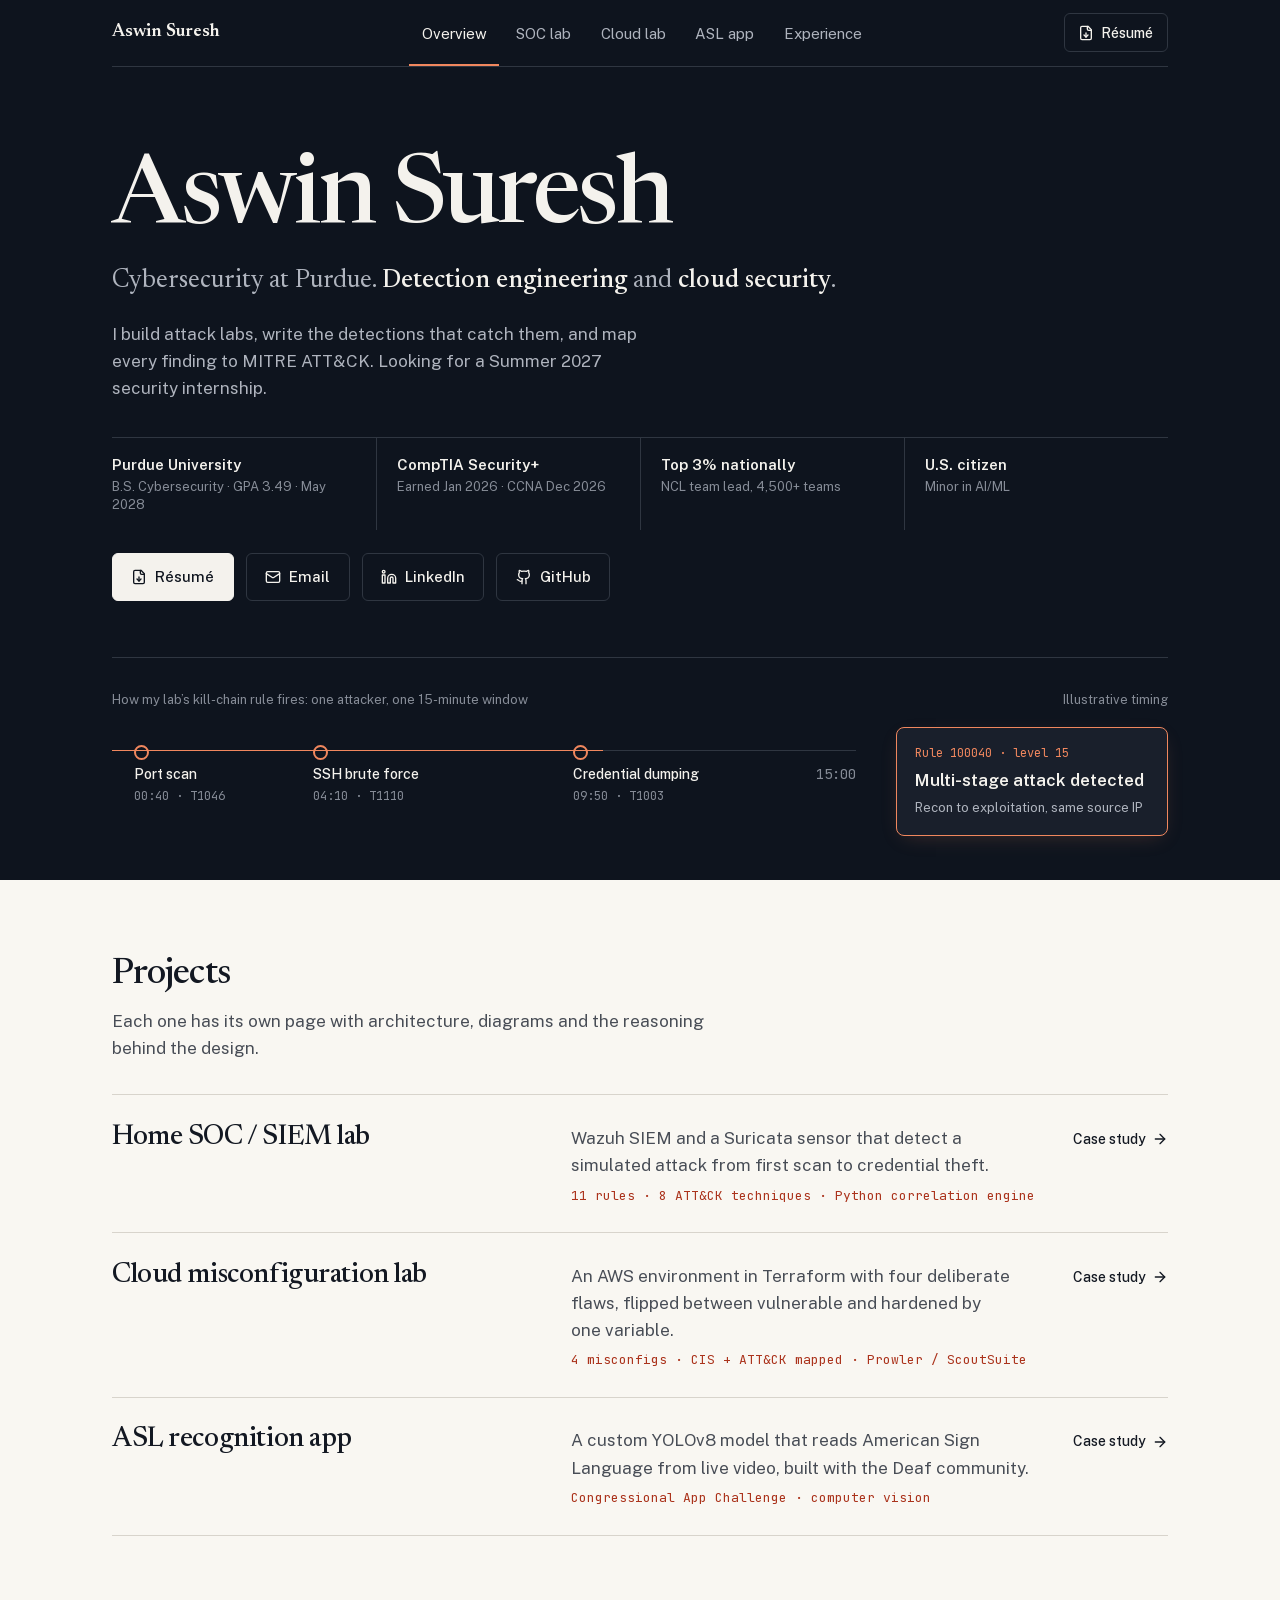
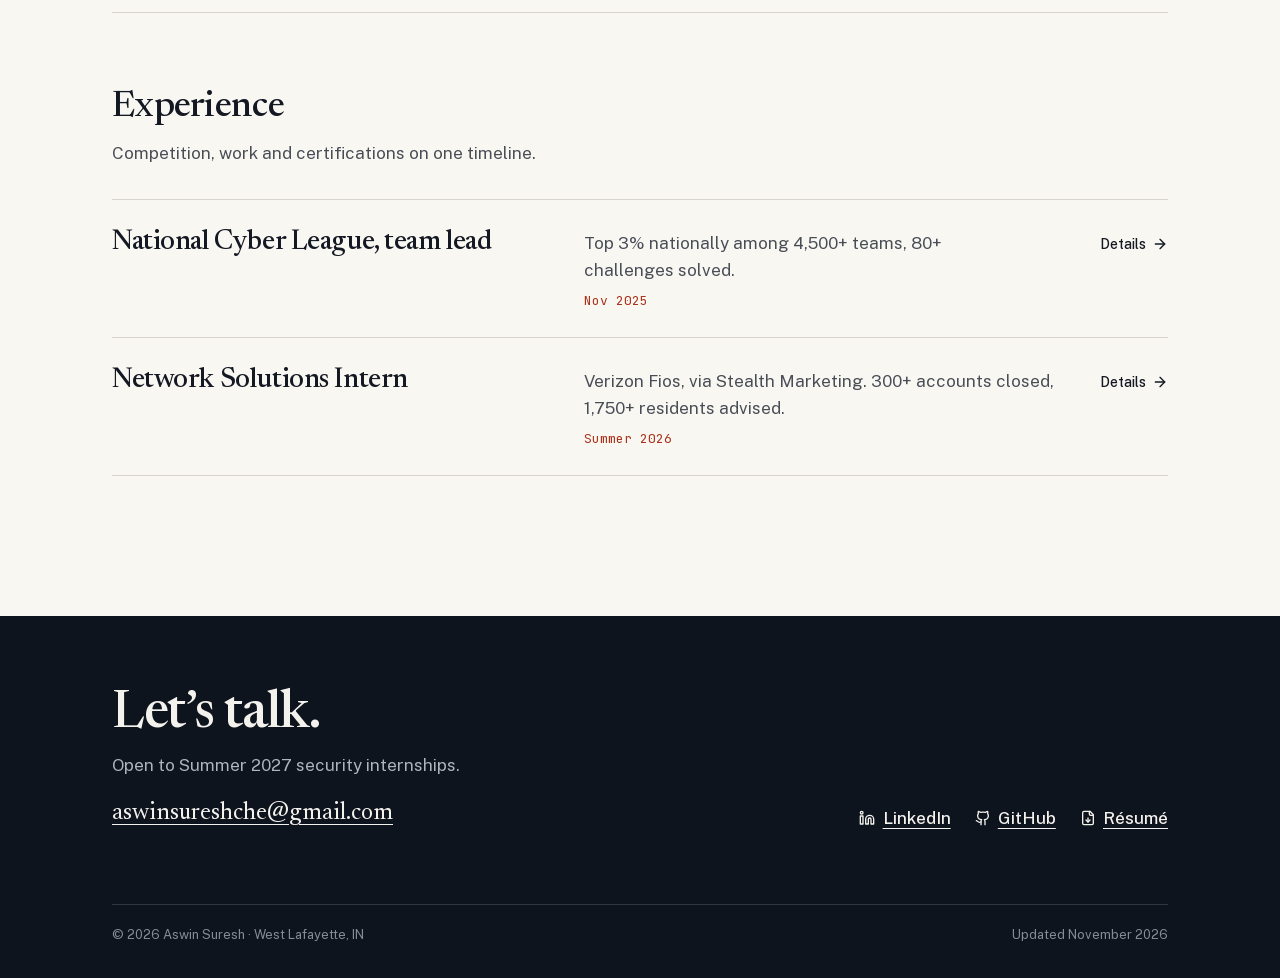
==== index.html @ 7c5b2c52 "Portfolio site: overview, SOC lab, cloud lab, ASL app, experience" ====
<!doctype html>
<html lang="en">
<head>
<meta charset="utf-8">
<meta name="viewport" content="width=device-width, initial-scale=1">
<meta http-equiv="Content-Security-Policy" content="default-src 'self'; style-src 'self' 'unsafe-inline'; img-src 'self' data:; font-src 'self'; script-src 'none'; object-src 'none'; base-uri 'none'; form-action 'none'">
<meta name="referrer" content="strict-origin-when-cross-origin">
<title>Aswin Suresh · Cybersecurity, Purdue</title>
<meta name="description" content="Aswin Suresh, Purdue cybersecurity student (GPA 3.49, Security+). Detection engineering and cloud security labs. NCL top 3% team lead. Seeking Summer 2027 security internships.">
<meta name="theme-color" content="#151a26">
<link rel="canonical" href="https://aswinsuresh.us.com/">
<link rel="icon" href="/favicon.svg" type="image/svg+xml">
<link rel="apple-touch-icon" href="/apple-touch-icon.png">
<meta property="og:type" content="profile">
<meta property="og:title" content="Aswin Suresh · Cybersecurity">
<meta property="og:description" content="Detection engineering and cloud security labs. Security+, NCL top 3%, Purdue 2028.">
<meta property="og:url" content="https://aswinsuresh.us.com/">
<meta property="og:image" content="https://aswinsuresh.us.com/og.png">
<meta property="og:image:width" content="1200">
<meta property="og:image:height" content="630">
<meta property="og:image:alt" content="Aswin Suresh, Cybersecurity. Detection engineering and cloud security.">
<meta name="twitter:card" content="summary_large_image">
<link rel="preload" href="/fonts/newsreader.woff2" as="font" type="font/woff2" crossorigin>
<link rel="preload" href="/fonts/public-sans.woff2" as="font" type="font/woff2" crossorigin>
<link rel="stylesheet" href="/styles.css">
<script type="application/ld+json">
{"@context":"https://schema.org","@type":"Person","name":"Aswin Suresh","url":"https://aswinsuresh.us.com/",
 "jobTitle":"Cybersecurity student","alumniOf":{"@type":"CollegeOrUniversity","name":"Purdue University"},
 "knowsAbout":["Detection engineering","SIEM","Cloud security","AWS","MITRE ATT&CK","Terraform","Python"],
 "sameAs":["https://www.linkedin.com/in/aswinsuresh473/","https://github.com/aswinsureshche"]}
</script>
</head>
<body>
<a class="skip" href="#main">Skip to content</a>
<svg width="0" height="0" style="position:absolute" aria-hidden="true">
  <symbol id="i-github" viewBox="0 0 24 24" fill="none" stroke="currentColor" stroke-width="2" stroke-linecap="round" stroke-linejoin="round"><path d="M15 22v-4a4.8 4.8 0 0 0-1-3.5c3 0 6-2 6-5.5.08-1.25-.27-2.48-1-3.5.28-1.15.28-2.35 0-3.5 0 0-1 0-3 1.5-2.64-.5-5.36-.5-8 0C6 2 5 2 5 2c-.3 1.15-.3 2.35 0 3.5A5.403 5.403 0 0 0 4 9c0 3.5 3 5.5 6 5.5-.39.49-.68 1.05-.85 1.65-.17.6-.22 1.23-.15 1.85v4"/><path d="M9 18c-4.51 2-5-2-7-2"/></symbol>
  <symbol id="i-linkedin" viewBox="0 0 24 24" fill="none" stroke="currentColor" stroke-width="2" stroke-linecap="round" stroke-linejoin="round"><path d="M16 8a6 6 0 0 1 6 6v7h-4v-7a2 2 0 0 0-2-2 2 2 0 0 0-2 2v7h-4v-7a6 6 0 0 1 6-6z"/><rect width="4" height="12" x="2" y="9"/><circle cx="4" cy="4" r="2"/></symbol>
  <symbol id="i-file" viewBox="0 0 24 24" fill="none" stroke="currentColor" stroke-width="2" stroke-linecap="round" stroke-linejoin="round"><path d="M15 2H6a2 2 0 0 0-2 2v16a2 2 0 0 0 2 2h12a2 2 0 0 0 2-2V7Z"/><path d="M14 2v4a2 2 0 0 0 2 2h4"/><path d="M12 18v-6"/><path d="m9 15 3 3 3-3"/></symbol>
  <symbol id="i-mail" viewBox="0 0 24 24" fill="none" stroke="currentColor" stroke-width="2" stroke-linecap="round" stroke-linejoin="round"><rect width="20" height="16" x="2" y="4" rx="2"/><path d="m22 7-8.97 5.7a1.94 1.94 0 0 1-2.06 0L2 7"/></symbol>
  <symbol id="i-arrow" viewBox="0 0 24 24" fill="none" stroke="currentColor" stroke-width="2" stroke-linecap="round" stroke-linejoin="round"><path d="M5 12h14"/><path d="m12 5 7 7-7 7"/></symbol>
</svg>

<header class="band">
  <div class="wrap">
    <div class="mast">
      <a class="mark" href="/">Aswin Suresh</a>
      <nav class="tabs" aria-label="Site">
        <a href="/" aria-current="page">Overview</a>
        <a href="/soc/">SOC<span class="long"> lab</span></a>
        <a href="/cloud/">Cloud<span class="long"> lab</span></a>
        <a href="/asl/">ASL<span class="long"> app</span></a>
        <a href="/experience/">Experience</a>
      </nav>
      <a class="mast-cta" href="/Aswin_Suresh_Resume.pdf" target="_blank" rel="noopener"><svg class="i" aria-hidden="true"><use href="#i-file"/></svg>Résumé<span class="sr"> (PDF, opens in a new tab)</span></a>
    </div>

    <div class="hero-body">
      <h1>Aswin Suresh</h1>
      <p class="role">Cybersecurity at Purdue. <b>Detection engineering</b> and <b>cloud security</b>.</p>
      <p class="lede">I build attack labs, write the detections that catch them, and map every finding to MITRE ATT&amp;CK. Looking for a Summer 2027 security internship.</p>
      <ul class="creds">
        <li><b>Purdue University</b><span>B.S. Cybersecurity · GPA 3.49 · May 2028</span></li>
        <li><b>CompTIA Security+</b><span>Earned Jan 2026 · CCNA Dec 2026</span></li>
        <li><b>Top 3% nationally</b><span>NCL team lead, 4,500+ teams</span></li>
        <li><b>U.S. citizen</b><span>Minor in AI/ML</span></li>
      </ul>
      <div class="actions">
        <a class="btn primary" href="/Aswin_Suresh_Resume.pdf" target="_blank" rel="noopener"><svg class="i" aria-hidden="true"><use href="#i-file"/></svg>Résumé<span class="sr"> (PDF, opens in a new tab)</span></a>
        <a class="btn" href="mailto:aswinsureshche@gmail.com"><svg class="i" aria-hidden="true"><use href="#i-mail"/></svg>Email</a>
        <a class="btn" href="https://www.linkedin.com/in/aswinsuresh473/" target="_blank" rel="noopener noreferrer"><svg class="i" aria-hidden="true"><use href="#i-linkedin"/></svg>LinkedIn</a>
        <a class="btn" href="https://github.com/aswinsureshche" target="_blank" rel="noopener noreferrer"><svg class="i" aria-hidden="true"><use href="#i-github"/></svg>GitHub</a>
      </div>
    </div>

    <div class="chain" aria-labelledby="chain-cap">
      <p class="cap" id="chain-cap"><span>How my lab’s kill-chain rule fires: one attacker, one 15-minute window</span><span>Illustrative timing</span></p>
      <ol class="track">
        <li style="--t:3%"><b>Port scan</b><span class="mono">00:40 · T1046</span></li>
        <li style="--t:27%"><b>SSH brute force</b><span class="mono">04:10 · T1110</span></li>
        <li style="--t:62%"><b>Credential dumping</b><span class="mono">09:50 · T1003</span></li>
        <li class="tick mono" aria-hidden="true">15:00</li>
      </ol>
      <p class="alert" role="note"><span class="lvl">Rule 100040 · level 15</span><b>Multi-stage attack detected</b><span>Recon to exploitation, same source IP</span></p>
    </div>
  </div>
</header>

<main id="main" class="wrap">
<section aria-labelledby="work-h">
  <h2 class="sec-title" id="work-h">Projects</h2>
  <p class="sec-lede">Each one has its own page with architecture, diagrams and the reasoning behind the design.</p>
  <ul class="index">
    <li><a href="/soc/">
      <h3>Home SOC / SIEM lab</h3>
      <p>Wazuh SIEM and a Suricata sensor that detect a simulated attack from first scan to credential theft.<span class="facts mono">11 rules · 8 ATT&amp;CK techniques · Python correlation engine</span></p>
      <span class="go">Case study <svg class="i" aria-hidden="true"><use href="#i-arrow"/></svg></span>
    </a></li>
    <li><a href="/cloud/">
      <h3>Cloud misconfiguration lab</h3>
      <p>An AWS environment in Terraform with four deliberate flaws, flipped between vulnerable and hardened by one variable.<span class="facts mono">4 misconfigs · CIS + ATT&amp;CK mapped · Prowler / ScoutSuite</span></p>
      <span class="go">Case study <svg class="i" aria-hidden="true"><use href="#i-arrow"/></svg></span>
    </a></li>
    <li><a href="/asl/">
      <h3>ASL recognition app</h3>
      <p>A custom YOLOv8 model that reads American Sign Language from live video, built with the Deaf community.<span class="facts mono">Congressional App Challenge · computer vision</span></p>
      <span class="go">Case study <svg class="i" aria-hidden="true"><use href="#i-arrow"/></svg></span>
    </a></li>
  </ul>
</section>

<section aria-labelledby="exp-h">
  <h2 class="sec-title" id="exp-h">Experience</h2>
  <p class="sec-lede">Competition, work and certifications on one timeline.</p>
  <ul class="index">
    <li><a href="/experience/#ncl">
      <h3>National Cyber League, team lead</h3>
      <p>Top 3% nationally among 4,500+ teams, 80+ challenges solved.<span class="facts mono">Nov 2025</span></p>
      <span class="go">Details <svg class="i" aria-hidden="true"><use href="#i-arrow"/></svg></span>
    </a></li>
    <li><a href="/experience/#verizon">
      <h3>Network Solutions Intern</h3>
      <p>Verizon Fios, via Stealth Marketing. 300+ accounts closed, 1,750+ residents advised.<span class="facts mono">Summer 2026</span></p>
      <span class="go">Details <svg class="i" aria-hidden="true"><use href="#i-arrow"/></svg></span>
    </a></li>
  </ul>
</section>
</main>

<footer class="foot">
  <div class="wrap">
    <div class="foot-in">
      <div>
        <h2>Let’s talk.</h2>
        <p>Open to Summer 2027 security internships.</p>
        <a class="mail" href="mailto:aswinsureshche@gmail.com">aswinsureshche@gmail.com</a>
      </div>
      <div class="links">
        <a href="https://www.linkedin.com/in/aswinsuresh473/" target="_blank" rel="noopener noreferrer"><svg class="i" aria-hidden="true"><use href="#i-linkedin"/></svg>LinkedIn</a>
        <a href="https://github.com/aswinsureshche" target="_blank" rel="noopener noreferrer"><svg class="i" aria-hidden="true"><use href="#i-github"/></svg>GitHub</a>
        <a href="/Aswin_Suresh_Resume.pdf" target="_blank" rel="noopener"><svg class="i" aria-hidden="true"><use href="#i-file"/></svg>Résumé</a>
      </div>
    </div>
    <div class="fine"><span>© 2026 Aswin Suresh · West Lafayette, IN</span><span>Updated November 2026</span></div>
  </div>
</footer>
</body>
</html>
---- styles.css ----
@font-face { font-family: "Newsreader"; font-style: normal; font-weight: 400 600; font-display: swap; src: url(/fonts/newsreader.woff2) format("woff2"); }
@font-face { font-family: "Public Sans"; font-style: normal; font-weight: 400 600; font-display: swap; src: url(/fonts/public-sans.woff2) format("woff2"); }
@font-face { font-family: "JetBrains Mono"; font-style: normal; font-weight: 400 500; font-display: swap; src: url(/fonts/jetbrains-mono.woff2) format("woff2"); }

:root {
  --paper: oklch(97.6% 0.007 85);
  --paper-2: oklch(94.6% 0.01 85);
  --card: oklch(99% 0.004 85);
  --ink: oklch(21% 0.02 262);
  --ink-2: oklch(42% 0.016 262);
  --rule: oklch(87% 0.012 85);
  --signal: oklch(50% 0.16 33);
  --night: oklch(19% 0.022 262);
  --night-2: oklch(24% 0.024 262);
  --night-ink: oklch(96% 0.006 85);
  --night-dim: oklch(77% 0.015 262);
  --night-faint: oklch(64% 0.018 262);
  --night-rule: oklch(33% 0.022 262);
  --night-signal: oklch(73% 0.14 42);
  --night-good: oklch(76% 0.12 160);
  --serif: "Newsreader", Georgia, serif;
  --sans: "Public Sans", system-ui, sans-serif;
  --mono: "JetBrains Mono", ui-monospace, monospace;
  --gutter: clamp(1.25rem, 4vw, 3rem);
  --ease: cubic-bezier(.16, 1, .3, 1);
}
* { box-sizing: border-box; }
html { scrollbar-color: var(--ink-2) var(--paper-2); scroll-behavior: smooth; }
body { margin: 0; background: var(--paper); color: var(--ink); font: 400 1.0625rem/1.6 var(--sans); caret-color: var(--signal); -webkit-font-smoothing: antialiased; }
::selection { background: var(--signal); color: var(--paper); }
a { color: inherit; text-decoration-thickness: 1px; text-underline-offset: .22em; }
:focus-visible { outline: 2px solid var(--signal); outline-offset: 3px; border-radius: 2px; }
h1, h2, h3, h4 { font-family: var(--serif); font-weight: 500; text-wrap: balance; margin: 0; }
p { margin: 0; text-wrap: pretty; }
ul, ol { margin: 0; }
figure { margin: 0; }
.wrap { max-width: 72rem; margin: 0 auto; padding: 0 var(--gutter); }
.mono { font-family: var(--mono); font-size: .8125rem; font-variant-numeric: tabular-nums; }
.skip { position: absolute; left: -999px; top: 0; background: var(--paper); color: var(--ink); padding: .5rem 1rem; z-index: 3; }
.skip:focus { left: 1rem; }
svg.i { width: 1rem; height: 1rem; flex: none; }
.sr { position: absolute; width: 1px; height: 1px; overflow: hidden; clip-path: inset(50%); white-space: nowrap; }

/* ---------- dark band + tabs ---------- */
.band { background: var(--night); color: var(--night-ink); }
.band ::selection { background: var(--night-signal); color: var(--night); }
.band :focus-visible { outline-color: var(--night-signal); }
.mast { display: grid; grid-template-columns: auto 1fr auto; align-items: center; gap: 1.5rem; border-bottom: 1px solid var(--night-rule); }
.mark { font-family: var(--serif); font-weight: 600; font-size: 1.125rem; text-decoration: none; white-space: nowrap; }
.tabs { display: flex; gap: .25rem; justify-content: center; overflow-x: auto; scrollbar-width: none; }
.tabs::-webkit-scrollbar { display: none; }
.tabs a { padding: 1.35rem .8rem 1.25rem; font-size: .9375rem; color: var(--night-dim); text-decoration: none; white-space: nowrap; box-shadow: inset 0 -2px 0 transparent; transition: color .2s, box-shadow .2s; }
.tabs a:hover { color: var(--night-ink); box-shadow: inset 0 -2px 0 var(--night-rule); }
.tabs a[aria-current="page"] { color: var(--night-ink); box-shadow: inset 0 -2px 0 var(--night-signal); }
.mast-cta { display: inline-flex; align-items: center; gap: .45rem; font-size: .875rem; font-weight: 500; padding: .45rem .85rem; border: 1px solid var(--night-rule); border-radius: 6px; text-decoration: none; white-space: nowrap; transition: border-color .2s, background .2s; }
.mast-cta:hover { border-color: var(--night-faint); background: var(--night-2); }

/* home hero */
.hero-body { padding-block: clamp(3rem, 8vw, 5.5rem) clamp(2.5rem, 5vw, 3.5rem); display: grid; gap: 1.4rem; }
.hero-body h1 { font-size: clamp(3.25rem, 9vw, 6rem); line-height: .92; letter-spacing: -0.035em; }
.role { font-family: var(--serif); font-size: clamp(1.2rem, 2.3vw, 1.6rem); color: var(--night-dim); line-height: 1.3; }
.role b { font-weight: 500; color: var(--night-ink); }
.lede { max-width: 56ch; color: var(--night-dim); }
.creds { display: grid; grid-template-columns: repeat(4, minmax(0, 1fr)); list-style: none; padding: 0; margin-top: .75rem; border-top: 1px solid var(--night-rule); }
.creds li { padding: 1rem 1.25rem 1rem 0; font-size: .9375rem; line-height: 1.4; }
.creds li + li { padding-left: 1.25rem; border-left: 1px solid var(--night-rule); }
.creds b { display: block; font-weight: 600; color: var(--night-ink); }
.creds span { display: block; margin-top: .2rem; color: var(--night-faint); font-size: .8125rem; }
.actions { display: flex; gap: .75rem; flex-wrap: wrap; }
.btn { display: inline-flex; align-items: center; gap: .5rem; padding: .7rem 1.15rem; border: 1px solid var(--night-rule); border-radius: 6px; text-decoration: none; font-weight: 500; font-size: .9375rem; transition: background .2s, border-color .2s, color .2s; }
.btn:hover { border-color: var(--night-faint); background: var(--night-2); }
.btn.primary { background: var(--night-ink); color: var(--night); border-color: var(--night-ink); }
.btn.primary:hover { background: var(--night-signal); border-color: var(--night-signal); }

/* subpage head */
.page-head { padding-block: clamp(2.75rem, 6vw, 4.5rem) 2rem; display: grid; gap: 1rem; }
.page-head h1 { font-size: clamp(2.5rem, 6vw, 4.25rem); line-height: .98; letter-spacing: -0.03em; }
.page-head .lede { font-size: 1.125rem; }
.meta { display: flex; flex-wrap: wrap; gap: .5rem 1.5rem; align-items: center; font-size: .875rem; color: var(--night-faint); }
.meta a { color: var(--night-ink); display: inline-flex; align-items: center; gap: .4rem; font-weight: 500; }
.band-figure { padding-block: 1.5rem clamp(2.5rem, 5vw, 3.5rem); }
.cap { display: flex; justify-content: space-between; gap: 1rem; flex-wrap: wrap; font-size: .8125rem; color: var(--night-faint); margin-bottom: 1.25rem; }

/* ---------- kill-chain timeline (home) ---------- */
.chain { border-top: 1px solid var(--night-rule); padding-block: 2rem 2.75rem; display: grid; grid-template-columns: minmax(0, 1fr) 17rem; gap: 1rem 2.5rem; align-items: center; }
.chain .cap { grid-column: 1 / -1; margin: 0; }
.track { position: relative; list-style: none; padding: 0; height: 6.5rem; }
.track::before, .track::after { content: ""; position: absolute; left: 0; right: 0; top: 1.25rem; height: 1px; background: var(--night-rule); }
.track::after { background: var(--night-signal); right: 34%; transform-origin: left; animation: sweep 2.4s var(--ease) .4s both; }
@keyframes sweep { from { transform: scaleX(0); } }
.track li { position: absolute; left: var(--t); top: 0; display: grid; gap: .1rem; padding-top: 2.1rem; font-size: .875rem; white-space: nowrap; }
.track li::before { content: ""; position: absolute; top: calc(1.25rem - 5px); left: 0; width: 11px; height: 11px; border-radius: 50%; background: var(--night); border: 2px solid var(--night-signal); }
.track li b { font-weight: 500; }
.track li .mono { color: var(--night-faint); font-size: .75rem; }
.track .tick { left: auto; right: 0; padding: 0; top: 2.1rem; color: var(--night-faint); }
.track .tick::before { display: none; }
.alert { border: 1px solid var(--night-signal); border-radius: 8px; padding: 1rem 1.1rem; display: grid; gap: .25rem; background: var(--night-2); box-shadow: 0 6px 20px -8px oklch(73% 0.14 42 / .25); animation: fire 1.2s var(--ease) 2.1s both; }
@keyframes fire { from { border-color: var(--night-rule); box-shadow: 0 0 0 0 transparent; } 40% { box-shadow: 0 8px 28px -6px oklch(73% 0.14 42 / .35); } }
.alert .lvl { color: var(--night-signal); font-family: var(--mono); font-size: .75rem; }
.alert b { font-weight: 600; }
.alert span:last-child { font-size: .8125rem; color: var(--night-dim); }

/* ---------- flow diagrams (lanes of nodes with arrows) ---------- */
.flow { display: flex; gap: 2.75rem; align-items: stretch; list-style: none; padding: 0; }
.lane { flex: 1 1 0; min-width: 0; display: flex; flex-direction: column; gap: .6rem; position: relative; }
.lane + .lane::before { content: ""; position: absolute; left: -2.2rem; top: 50%; width: 1.6rem; height: 1px; background: var(--arrow, var(--night-signal)); }
.lane + .lane::after { content: ""; position: absolute; left: calc(-0.6rem - 6px); top: calc(50% - 4px); border: 4px solid transparent; border-left: 6px solid var(--arrow, var(--night-signal)); }
.lane-label { font-size: .75rem; color: var(--night-faint); font-family: var(--mono); }
.node { border: 1px solid var(--night-rule); background: var(--night-2); border-radius: 8px; padding: .75rem .85rem; display: grid; gap: .15rem; font-size: .875rem; line-height: 1.4; }
.node b { font-weight: 600; font-size: .9375rem; }
.node span { color: var(--night-dim); font-size: .8125rem; }
.node .mono { color: var(--night-signal); font-size: .75rem; }
.node.hot { border-color: var(--night-signal); box-shadow: 0 6px 20px -8px oklch(73% 0.14 42 / .3); }
.node.out { border-style: dashed; }
.lane .grow { flex: 1; display: grid; gap: .6rem; align-content: center; }
.via { font-family: var(--mono); font-size: .6875rem; color: var(--night-faint); }

/* light variant, for the quieter diagrams on paper */
.light { --arrow: var(--signal); }
.light .lane-label, .light .via { color: var(--ink-2); }
.light .node { background: var(--card); border-color: var(--rule); }
.light .node span { color: var(--ink-2); }
.light .node .mono { color: var(--signal); }
.light .node.hot { border-color: var(--signal); box-shadow: 0 8px 22px -12px oklch(50% 0.16 33 / .35); }

/* ---------- body sections ---------- */
main section { padding-block: clamp(3rem, 6vw, 4.75rem); }
main section + section { border-top: 1px solid var(--rule); }
.sec-title { font-size: clamp(1.625rem, 3vw, 2.25rem); letter-spacing: -0.02em; line-height: 1.1; margin-bottom: .75rem; }
.sec-lede { color: var(--ink-2); max-width: 64ch; margin-bottom: 2rem; }
.split { display: grid; grid-template-columns: minmax(0, 1fr) minmax(0, 1fr); gap: 2rem clamp(2rem, 5vw, 4.5rem); align-items: start; }
.points { padding-left: 1.1rem; display: flex; flex-direction: column; gap: .5rem; color: var(--ink-2); }
.points li::marker { color: var(--signal); }
.points strong { color: var(--ink); font-weight: 600; }
.tags { display: flex; flex-wrap: wrap; gap: .35rem; list-style: none; padding: 0; }
.tags li { font-size: .8125rem; padding: .2rem .6rem; border-radius: 999px; background: var(--paper-2); color: var(--ink-2); }
.band .tags li { background: var(--night-2); color: var(--night-dim); }
figcaption { margin-top: .75rem; font-size: .8125rem; color: var(--ink-2); }
.band figcaption { color: var(--night-faint); }

.panel { background: var(--night); color: var(--night-ink); border-radius: 10px; padding: 1.25rem 1.4rem; font: 400 .8125rem/1.75 var(--mono); overflow-x: auto; margin: 0; scrollbar-color: var(--night-rule) var(--night); box-shadow: 0 18px 40px -24px oklch(19% 0.022 262 / .55); }
.panel .c { color: var(--night-faint); } .panel .t { color: var(--night-signal); }

/* data tables */
table.data { width: 100%; border-collapse: collapse; font-size: .9375rem; }
table.data th { text-align: left; font-weight: 600; font-size: .8125rem; color: var(--ink-2); padding: 0 1rem .6rem 0; white-space: nowrap; }
table.data td { padding: .7rem 1rem .7rem 0; border-top: 1px solid var(--rule); vertical-align: baseline; }
table.data td.mono, table.data .id { color: var(--signal); white-space: nowrap; }
table.data td:last-child, table.data th:last-child { padding-right: 0; }
.table-scroll { overflow-x: auto; }
.sev { display: flex; align-items: center; gap: .6rem; white-space: nowrap; }
.sev i { display: block; width: 4.5rem; height: 6px; border-radius: 3px; background: var(--paper-2); overflow: hidden; }
.sev i::before { content: ""; display: block; height: 100%; width: calc(var(--l) / 15 * 100%); background: var(--ink-2); border-radius: 3px; }
.sev.high i::before { background: var(--signal); }

/* step strip */
.steps { list-style: none; padding: 0; display: grid; grid-auto-flow: column; grid-auto-columns: minmax(0, 1fr); gap: 0; counter-reset: s; }
.steps li { position: relative; padding: 1.6rem 1rem 0 0; display: grid; gap: .2rem; font-size: .875rem; line-height: 1.4; counter-increment: s; }
.steps li::before { content: counter(s); position: absolute; top: 0; left: 0; width: 1.4rem; height: 1.4rem; border-radius: 50%; background: var(--ink); color: var(--paper); font: 500 .6875rem/1.4rem var(--mono); text-align: center; z-index: 1; }
.steps li::after { content: ""; position: absolute; top: .7rem; left: 1.4rem; right: 0; height: 1px; background: var(--rule); }
.steps li:last-child::after { display: none; }
.steps b { font-weight: 600; }
.steps .mono { color: var(--signal); font-size: .75rem; }
.steps span:not(.mono) { color: var(--ink-2); }

/* config diff (cloud lab) */
.diff { border: 1px solid var(--night-rule); border-radius: 12px; overflow: hidden; }
.diff-row { display: grid; grid-template-columns: 11rem minmax(0, 1fr) minmax(0, 1fr); border-top: 1px solid var(--night-rule); }
.diff-row > * { padding: .9rem 1.1rem; }
.diff-row > * + * { border-left: 1px solid var(--night-rule); }
.diff-head { border-top: 0; background: var(--night-2); font-size: .8125rem; }
.diff-head .bad-h { color: var(--night-signal); } .diff-head .good-h { color: var(--night-good); }
.diff h3 { font-family: var(--sans); font-size: .9375rem; font-weight: 600; }
.diff h3 span { display: block; font-weight: 400; color: var(--night-faint); font-size: .75rem; font-family: var(--mono); margin-top: .2rem; }
.diff ul { list-style: none; padding: 0; display: grid; gap: .3rem; font: 400 .8125rem/1.5 var(--mono); }
.diff .bad li::before { content: "− "; color: var(--night-signal); }
.diff .good li::before { content: "+ "; color: var(--night-good); }
.diff .bad li { color: var(--night-dim); }
.diff-tag { display: none; font-size: .6875rem; font-family: var(--mono); margin-bottom: .35rem; }

/* meters and bars */
.meter { position: relative; height: 10px; border-radius: 5px; background: var(--paper-2); margin-block: 2.25rem 2.5rem; }
.meter .fill { position: absolute; inset: 0 auto 0 0; width: var(--w); border-radius: 5px; background: var(--ink-2); }
.meter .mk { position: absolute; left: var(--x); top: -6px; bottom: -6px; width: 2px; background: var(--signal); }
.meter .mk span { position: absolute; left: 50%; transform: translateX(-50%); white-space: nowrap; font-size: .75rem; color: var(--ink-2); }
.meter .mk span.up { bottom: calc(100% + .3rem); } .meter .mk span.dn { top: calc(100% + .3rem); }
.meter .mk.end { left: auto; right: 0; } .meter .mk.end span { left: auto; right: 0; transform: none; }
.meter .mk span.l { left: auto; right: .5rem; transform: none; }
.meter.rank .fill { left: 97%; right: 0; width: auto; background: var(--signal); border-radius: 0 5px 5px 0; }

.bars { display: grid; gap: .9rem; list-style: none; padding: 0; }
.bars li { display: grid; grid-template-columns: 12rem minmax(0, 1fr) 4.5rem; gap: 1rem; align-items: center; font-size: .9375rem; }
.bars i { display: block; height: 10px; border-radius: 5px; background: var(--paper-2); }
.bars i::before { content: ""; display: block; height: 100%; width: var(--w); border-radius: 5px; background: var(--ink-2); }
.bars li:last-child i::before { background: var(--signal); }
.bars b { font-family: var(--mono); font-size: .875rem; font-weight: 500; text-align: right; }

/* career timeline (experience) */
.career { position: relative; list-style: none; padding: 0; height: 15rem; margin-inline: .5rem; }
.career::before { content: ""; position: absolute; left: 0; right: 0; top: 50%; height: 1px; background: var(--night-rule); }
.career::after { content: ""; position: absolute; left: 0; width: var(--now); top: 50%; height: 1px; background: var(--night-signal); }
.career li { position: absolute; left: var(--t); width: 9rem; font-size: .8125rem; line-height: 1.35; transform: translateX(-.35rem); }
.career li.up { bottom: calc(50% + 1.1rem); } .career li.dn { top: calc(50% + 1.1rem); }
.career li::before { content: ""; position: absolute; left: 0; width: 11px; height: 11px; border-radius: 50%; background: var(--night-signal); border: 2px solid var(--night-signal); }
.career li.up::before { bottom: calc(-1.1rem - 5px); } .career li.dn::before { top: calc(-1.1rem - 5px); }
.career li.next::before { background: var(--night); border-color: var(--night-faint); }
.career li::after { content: ""; position: absolute; left: 4px; width: 1px; background: var(--night-rule); height: .7rem; }
.career li.up::after { bottom: -.75rem; } .career li.dn::after { top: -.75rem; }
.career li.end { transform: translateX(calc(-100% + .35rem)); text-align: right; }
.career li.end::before { left: auto; right: 0; } .career li.end::after { left: auto; right: 4px; }
.career b { display: block; font-weight: 600; font-size: .875rem; }
.career span { color: var(--night-dim); }
.career .mono { display: block; color: var(--night-faint); font-size: .6875rem; margin-bottom: .15rem; }
.career .now { position: absolute; left: var(--now); top: calc(50% - 1.6rem); bottom: auto; width: auto; transform: translateX(-50%); font-family: var(--mono); font-size: .6875rem; color: var(--night-signal); }
.career .now::before, .career .now::after { display: none; }

/* overview: project index */
.index { list-style: none; padding: 0; }
.index li { border-top: 1px solid var(--rule); }
.index li:last-child { border-bottom: 1px solid var(--rule); }
.index a { display: grid; grid-template-columns: minmax(0, 1fr) minmax(0, 1.1fr) auto; gap: .5rem 2rem; align-items: baseline; padding-block: 1.6rem; text-decoration: none; transition: background .25s; }
.index a:hover h3 { text-decoration: underline; text-decoration-color: var(--signal); text-decoration-thickness: 1px; text-underline-offset: .2em; }
.index h3 { font-size: clamp(1.375rem, 2.4vw, 1.75rem); letter-spacing: -0.015em; line-height: 1.15; }
.index p { color: var(--ink-2); }
.index .facts { display: block; margin-top: .4rem; color: var(--signal); }
.index .go { display: inline-flex; align-items: center; gap: .35rem; font-size: .875rem; font-weight: 500; white-space: nowrap; }
.index .go svg { transition: transform .25s var(--ease); }
.index a:hover .go svg { transform: translateX(3px); }

/* skills, education, pager */
.skills { display: grid; grid-template-columns: repeat(2, minmax(0, 1fr)); gap: 0 clamp(2rem, 5vw, 4.5rem); margin: 0; }
.skills div { padding-block: .9rem; border-top: 1px solid var(--rule); }
.skills dt { font-weight: 600; font-size: .9375rem; }
.skills dd { margin: .2rem 0 0; color: var(--ink-2); font-size: .9375rem; }
.kv { display: grid; grid-template-columns: 10rem minmax(0, 1fr); margin: 0; }
.kv dt, .kv dd { padding-block: .7rem; border-top: 1px solid var(--rule); margin: 0; }
.kv dt { color: var(--ink-2); font-size: .9375rem; }
.pager { display: flex; justify-content: space-between; gap: 1rem; flex-wrap: wrap; padding-block: 2rem; border-top: 1px solid var(--rule); }
.pager a { display: grid; gap: .1rem; text-decoration: none; }
.pager a span { font-size: .8125rem; color: var(--ink-2); }
.pager a b { font-family: var(--serif); font-weight: 500; font-size: 1.25rem; }
.pager a:hover b { text-decoration: underline; text-decoration-color: var(--signal); text-underline-offset: .2em; }
.pager .next { text-align: right; margin-left: auto; }

/* footer contact */
.foot { background: var(--night); color: var(--night-ink); margin-top: clamp(2rem, 5vw, 4rem); }
.foot ::selection { background: var(--night-signal); color: var(--night); }
.foot :focus-visible { outline-color: var(--night-signal); }
.foot-in { display: flex; justify-content: space-between; align-items: end; gap: 2rem; flex-wrap: wrap; padding-block: clamp(3rem, 6vw, 4.5rem); }
.foot h2 { font-size: clamp(2rem, 4.4vw, 3.25rem); letter-spacing: -0.025em; line-height: 1.05; }
.foot p { color: var(--night-dim); margin-top: .6rem; }
.foot .mail { display: inline-block; margin-top: .9rem; font-family: var(--serif); font-size: clamp(1.125rem, 2.2vw, 1.5rem); }
.links { display: flex; gap: 1.5rem; flex-wrap: wrap; }
.links a { display: inline-flex; align-items: center; gap: .45rem; font-weight: 500; }
.fine { display: flex; justify-content: space-between; gap: 1rem; flex-wrap: wrap; padding-block: 1.25rem 2rem; border-top: 1px solid var(--night-rule); font-size: .8125rem; color: var(--night-faint); }

/* ---------- responsive ---------- */
@media (max-width: 1000px) {
  .career { height: auto; margin: 0; display: grid; gap: 1.1rem; padding-left: 1.75rem; }
  .career::before { left: 5px; right: auto; top: .4rem; bottom: .4rem; width: 1px; height: auto; }
  .career::after { left: 5px; top: .4rem; width: 1px; height: var(--now-v, 70%); }
  .career li, .career li.end { position: relative; left: 0; width: auto; transform: none; text-align: left; inset: auto; }
  .career li::before, .career li.end::before { left: -1.75rem !important; right: auto !important; top: .15rem !important; bottom: auto !important; }
  .career li.up, .career li.dn { top: auto; bottom: auto; width: auto !important; }
  .career li::after { display: none; }
  .career .now { display: none; }
}
@media (max-width: 900px) {
  .mast { grid-template-columns: 1fr auto; gap: 0 1rem; padding-top: 1rem; }
  .tabs { grid-column: 1 / -1; grid-row: 2; justify-content: flex-start; margin-inline: -.8rem; }
  .tabs a { padding-block: 1rem .9rem; }
  .creds { grid-template-columns: repeat(2, minmax(0, 1fr)); }
  .creds li { padding-left: 0 !important; border-left: 0 !important; border-bottom: 1px solid var(--night-rule); }
  .creds li:nth-child(odd) { padding-right: 1rem; }
  .chain { grid-template-columns: minmax(0, 1fr); }
  .track { height: auto; display: grid; gap: 1.1rem; padding-left: 1.75rem; }
  .track::before, .track::after { left: 5px; right: auto; top: .5rem; bottom: .5rem; width: 1px; height: auto; }
  .track::after { bottom: 3rem; transform-origin: top; animation-name: sweep-v; }
  @keyframes sweep-v { from { transform: scaleY(0); } }
  .track li { position: relative; left: 0; padding-top: 0; white-space: normal; }
  .track li::before { left: -1.75rem; top: .3rem; }
  .track .tick { display: none; }
  .flow { flex-direction: column; gap: 2.25rem; }
  .lane + .lane::before { left: 1.25rem; top: -1.85rem; width: 1px; height: 1.4rem; }
  .lane + .lane::after { left: calc(1.25rem - 4px); top: -.55rem; border: 4px solid transparent; border-top: 6px solid var(--arrow, var(--night-signal)); border-bottom: 0; }
  .split, .skills { grid-template-columns: minmax(0, 1fr); }
  .steps { grid-auto-flow: row; gap: 1.1rem; }
  .steps li { padding: 0 0 0 2.25rem; }
  .steps li::after { top: 1.6rem; bottom: -1.1rem; left: .7rem; right: auto; width: 1px; height: auto; }
  .diff-row { grid-template-columns: minmax(0, 1fr); }
  .diff-row > * + * { border-left: 0; border-top: 1px dashed var(--night-rule); }
  .diff-head { display: none; }
  .diff-tag { display: block; }
  .bad .diff-tag { color: var(--night-signal); } .good .diff-tag { color: var(--night-good); }
  .bars li { grid-template-columns: minmax(0, 1fr) 4rem; }
  .bars i { grid-column: 1 / -1; grid-row: 2; }
  .index a { grid-template-columns: minmax(0, 1fr); }
  .kv { grid-template-columns: minmax(0, 1fr); }
  .kv dd { border-top: 0; padding-top: 0; }
}
@media (max-width: 520px) { .tabs .long { display: none; } .tabs a { padding-inline: .6rem; } }
@media (prefers-reduced-motion: reduce) {
  html { scroll-behavior: auto; }
  .track::after, .alert { animation: none; }
}
@media print {
  .band, .foot { background: none; color: var(--ink); }
  .tabs, .mast-cta, .actions, .skip, .chain { display: none; }
}
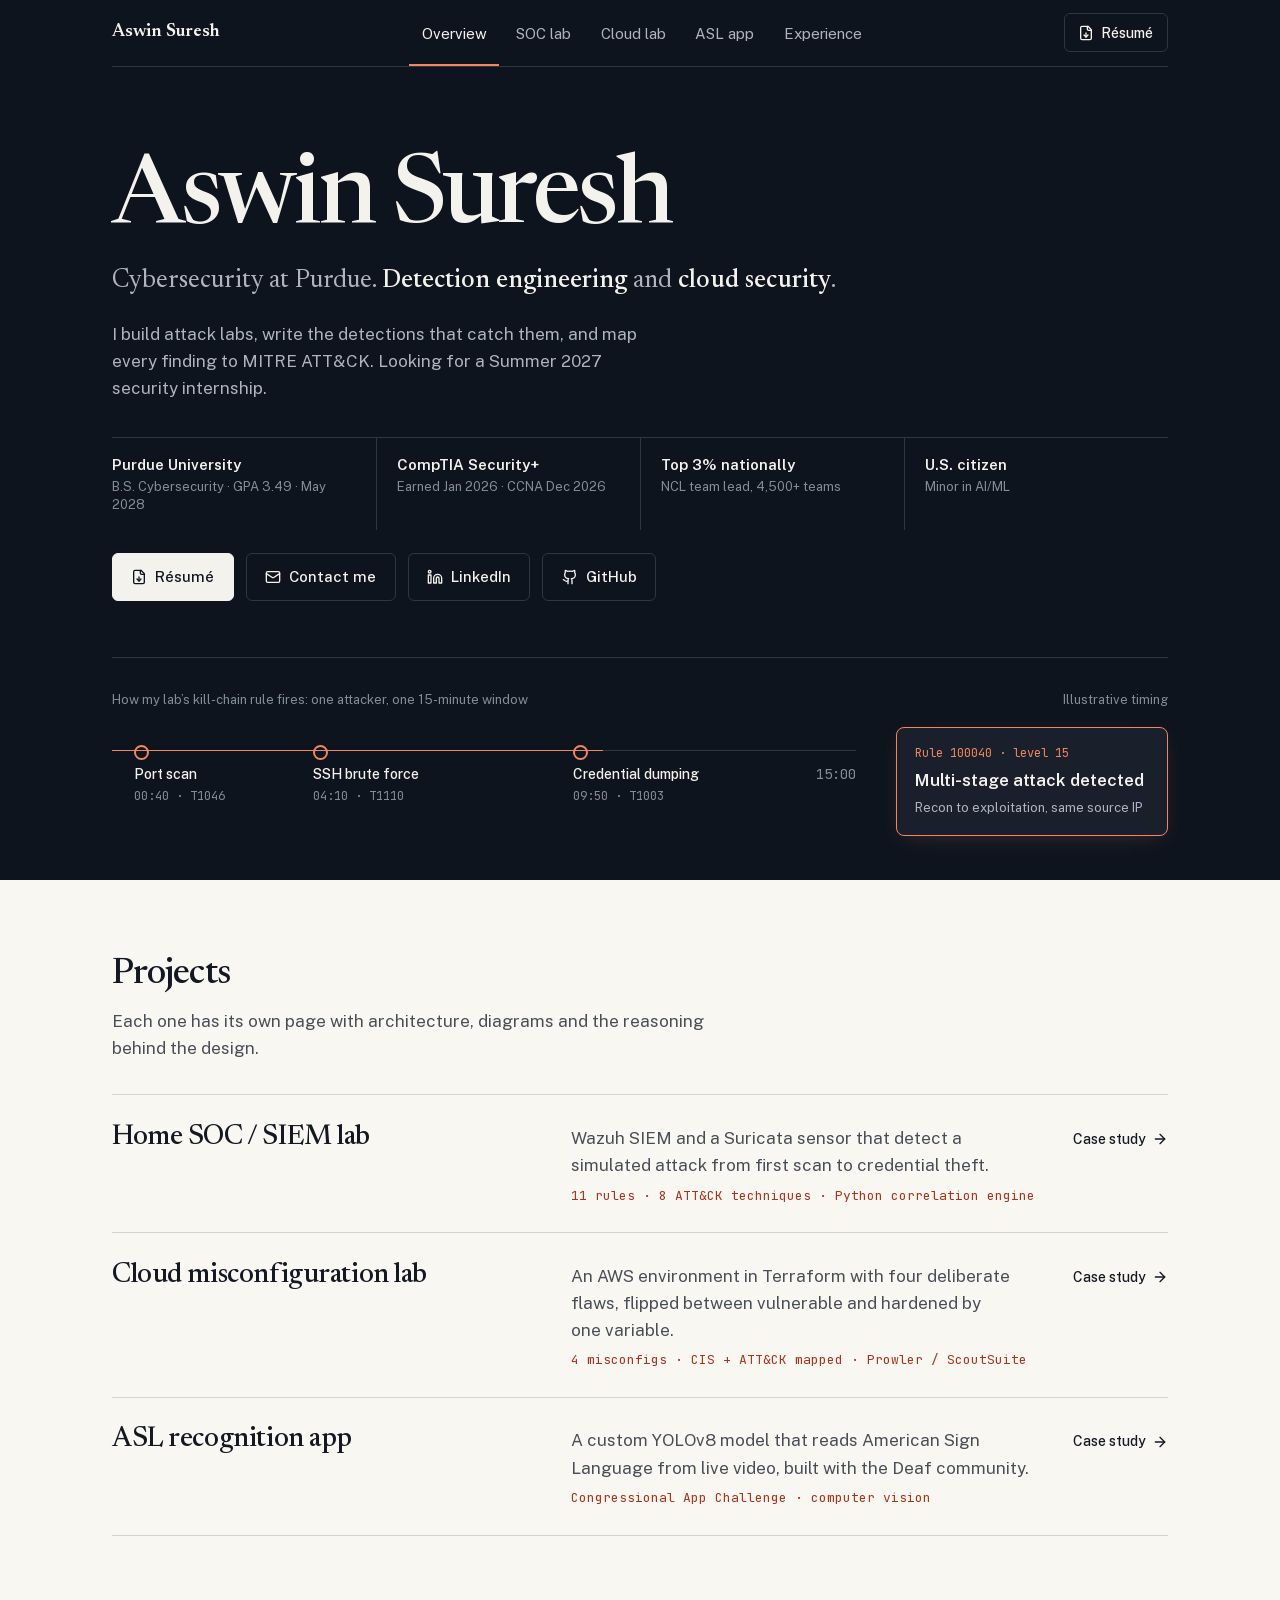
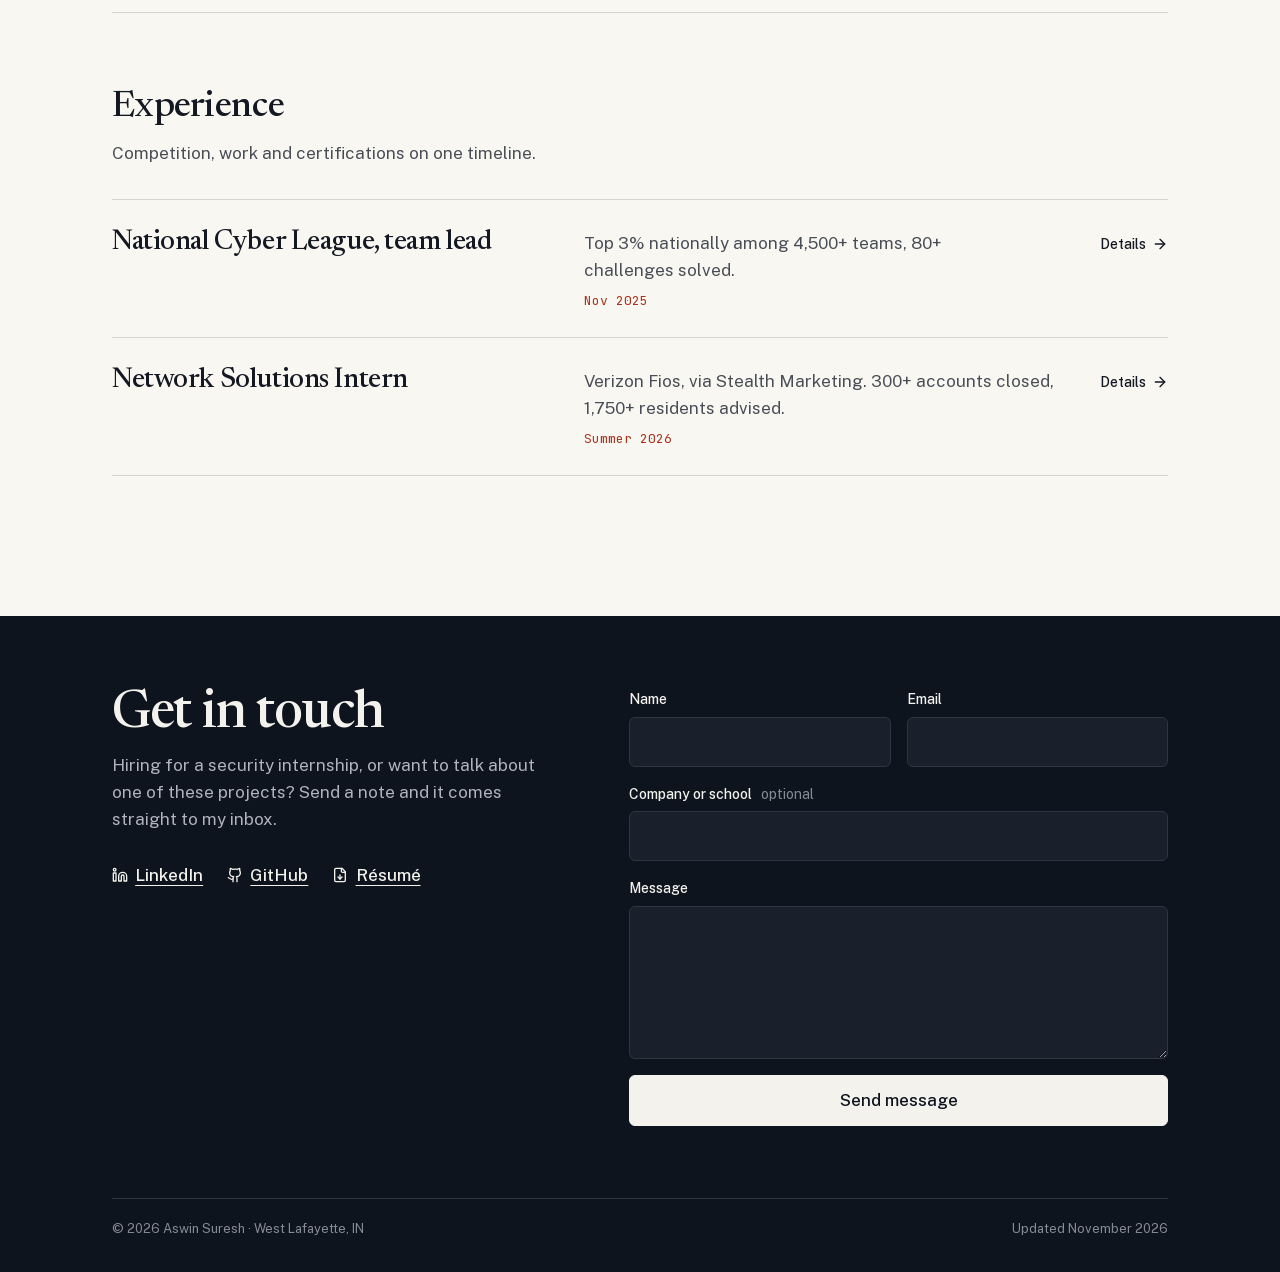
==== commit 7312a1c9: "Add contact form; remove email from pages" ====
--- a/index.html
+++ b/index.html
@@ -3,7 +3,7 @@
 <head>
 <meta charset="utf-8">
 <meta name="viewport" content="width=device-width, initial-scale=1">
-<meta http-equiv="Content-Security-Policy" content="default-src 'self'; style-src 'self' 'unsafe-inline'; img-src 'self' data:; font-src 'self'; script-src 'none'; object-src 'none'; base-uri 'none'; form-action 'none'">
+<meta http-equiv="Content-Security-Policy" content="default-src 'self'; style-src 'self' 'unsafe-inline'; img-src 'self' data:; font-src 'self'; script-src 'none'; object-src 'none'; base-uri 'none'; form-action 'self' https://api.web3forms.com">
 <meta name="referrer" content="strict-origin-when-cross-origin">
 <title>Aswin Suresh · Cybersecurity, Purdue</title>
 <meta name="description" content="Aswin Suresh, Purdue cybersecurity student (GPA 3.49, Security+). Detection engineering and cloud security labs. NCL top 3% team lead. Seeking Summer 2027 security internships.">
@@ -66,7 +66,7 @@
       </ul>
       <div class="actions">
         <a class="btn primary" href="/Aswin_Suresh_Resume.pdf" target="_blank" rel="noopener"><svg class="i" aria-hidden="true"><use href="#i-file"/></svg>Résumé<span class="sr"> (PDF, opens in a new tab)</span></a>
-        <a class="btn" href="mailto:aswinsureshche@gmail.com"><svg class="i" aria-hidden="true"><use href="#i-mail"/></svg>Email</a>
+        <a class="btn" href="#contact"><svg class="i" aria-hidden="true"><use href="#i-mail"/></svg>Contact me</a>
         <a class="btn" href="https://www.linkedin.com/in/aswinsuresh473/" target="_blank" rel="noopener noreferrer"><svg class="i" aria-hidden="true"><use href="#i-linkedin"/></svg>LinkedIn</a>
         <a class="btn" href="https://github.com/aswinsureshche" target="_blank" rel="noopener noreferrer"><svg class="i" aria-hidden="true"><use href="#i-github"/></svg>GitHub</a>
       </div>
@@ -128,17 +128,28 @@
 
 <footer class="foot">
   <div class="wrap">
-    <div class="foot-in">
-      <div>
-        <h2>Let’s talk.</h2>
-        <p>Open to Summer 2027 security internships.</p>
-        <a class="mail" href="mailto:aswinsureshche@gmail.com">aswinsureshche@gmail.com</a>
+    <div class="foot-in" id="contact">
+      <div class="foot-copy">
+        <h2>Get in touch</h2>
+        <p>Hiring for a security internship, or want to talk about one of these projects? Send a note and it comes straight to my inbox.</p>
+        <div class="links">
+          <a href="https://www.linkedin.com/in/aswinsuresh473/" target="_blank" rel="noopener noreferrer"><svg class="i" aria-hidden="true"><use href="#i-linkedin"/></svg>LinkedIn</a>
+          <a href="https://github.com/aswinsureshche" target="_blank" rel="noopener noreferrer"><svg class="i" aria-hidden="true"><use href="#i-github"/></svg>GitHub</a>
+          <a href="/Aswin_Suresh_Resume.pdf" target="_blank" rel="noopener"><svg class="i" aria-hidden="true"><use href="#i-file"/></svg>Résumé</a>
+        </div>
       </div>
-      <div class="links">
-        <a href="https://www.linkedin.com/in/aswinsuresh473/" target="_blank" rel="noopener noreferrer"><svg class="i" aria-hidden="true"><use href="#i-linkedin"/></svg>LinkedIn</a>
-        <a href="https://github.com/aswinsureshche" target="_blank" rel="noopener noreferrer"><svg class="i" aria-hidden="true"><use href="#i-github"/></svg>GitHub</a>
-        <a href="/Aswin_Suresh_Resume.pdf" target="_blank" rel="noopener"><svg class="i" aria-hidden="true"><use href="#i-file"/></svg>Résumé</a>
-      </div>
+      <form class="contact-form" action="https://api.web3forms.com/submit" method="POST" aria-label="Contact form">
+        <input type="hidden" name="access_key" value="87a8343b-cccd-4882-8a6f-680807763bba">
+        <input type="hidden" name="subject" value="New message from aswinsuresh.us.com">
+        <input type="hidden" name="from_name" value="aswinsuresh.us.com">
+        <input type="hidden" name="redirect" value="https://aswinsuresh.us.com/thanks/">
+        <input type="checkbox" name="botcheck" class="hp" tabindex="-1" autocomplete="off" aria-hidden="true">
+        <div class="field"><label for="cf-name">Name</label><input id="cf-name" name="name" type="text" autocomplete="name" required maxlength="100"></div>
+        <div class="field"><label for="cf-email">Email</label><input id="cf-email" name="email" type="email" autocomplete="email" required maxlength="200"></div>
+        <div class="field wide"><label for="cf-org">Company or school <span>optional</span></label><input id="cf-org" name="company" type="text" autocomplete="organization" maxlength="150"></div>
+        <div class="field wide"><label for="cf-msg">Message</label><textarea id="cf-msg" name="message" rows="5" required maxlength="5000"></textarea></div>
+        <button class="btn primary wide" type="submit">Send message</button>
+      </form>
     </div>
     <div class="fine"><span>© 2026 Aswin Suresh · West Lafayette, IN</span><span>Updated November 2026</span></div>
   </div>
--- a/styles.css
+++ b/styles.css
@@ -307,3 +307,20 @@
   .band, .foot { background: none; color: var(--ink); }
   .tabs, .mast-cta, .actions, .skip, .chain { display: none; }
 }
+
+/* contact form (footer). Posts to Web3Forms, which emails the submission; no JavaScript. */
+.foot-in#contact { display: grid; grid-template-columns: minmax(0, .9fr) minmax(0, 1.1fr); gap: 2.5rem clamp(2rem, 6vw, 5rem); align-items: start; scroll-margin-top: 1rem; }
+.foot-copy .links { margin-top: 1.75rem; }
+.contact-form { display: grid; grid-template-columns: repeat(2, minmax(0, 1fr)); gap: 1rem; }
+.contact-form .wide { grid-column: 1 / -1; }
+.field { display: grid; gap: .4rem; }
+.field label { font-size: .875rem; font-weight: 500; color: var(--night-ink); }
+.field label span { font-weight: 400; color: var(--night-faint); margin-left: .35rem; }
+.field input, .field textarea { width: 100%; font: inherit; font-size: 1rem; color: var(--night-ink); background: var(--night-2); border: 1px solid var(--night-rule); border-radius: 6px; padding: .7rem .8rem; caret-color: var(--night-signal); transition: border-color .2s, box-shadow .2s; }
+.field textarea { resize: vertical; min-height: 8rem; }
+.field input:hover, .field textarea:hover { border-color: var(--night-faint); }
+.field input:focus-visible, .field textarea:focus-visible { outline: none; border-color: var(--night-signal); box-shadow: 0 0 0 3px oklch(73% 0.14 42 / .25); }
+.field input:user-invalid, .field textarea:user-invalid { border-color: oklch(70% 0.17 25); }
+.contact-form button { justify-content: center; cursor: pointer; font: inherit; font-weight: 500; }
+.hp { position: absolute; left: -9999px; width: 1px; height: 1px; opacity: 0; }
+@media (max-width: 900px) { .foot-in#contact, .contact-form { grid-template-columns: minmax(0, 1fr); } }
